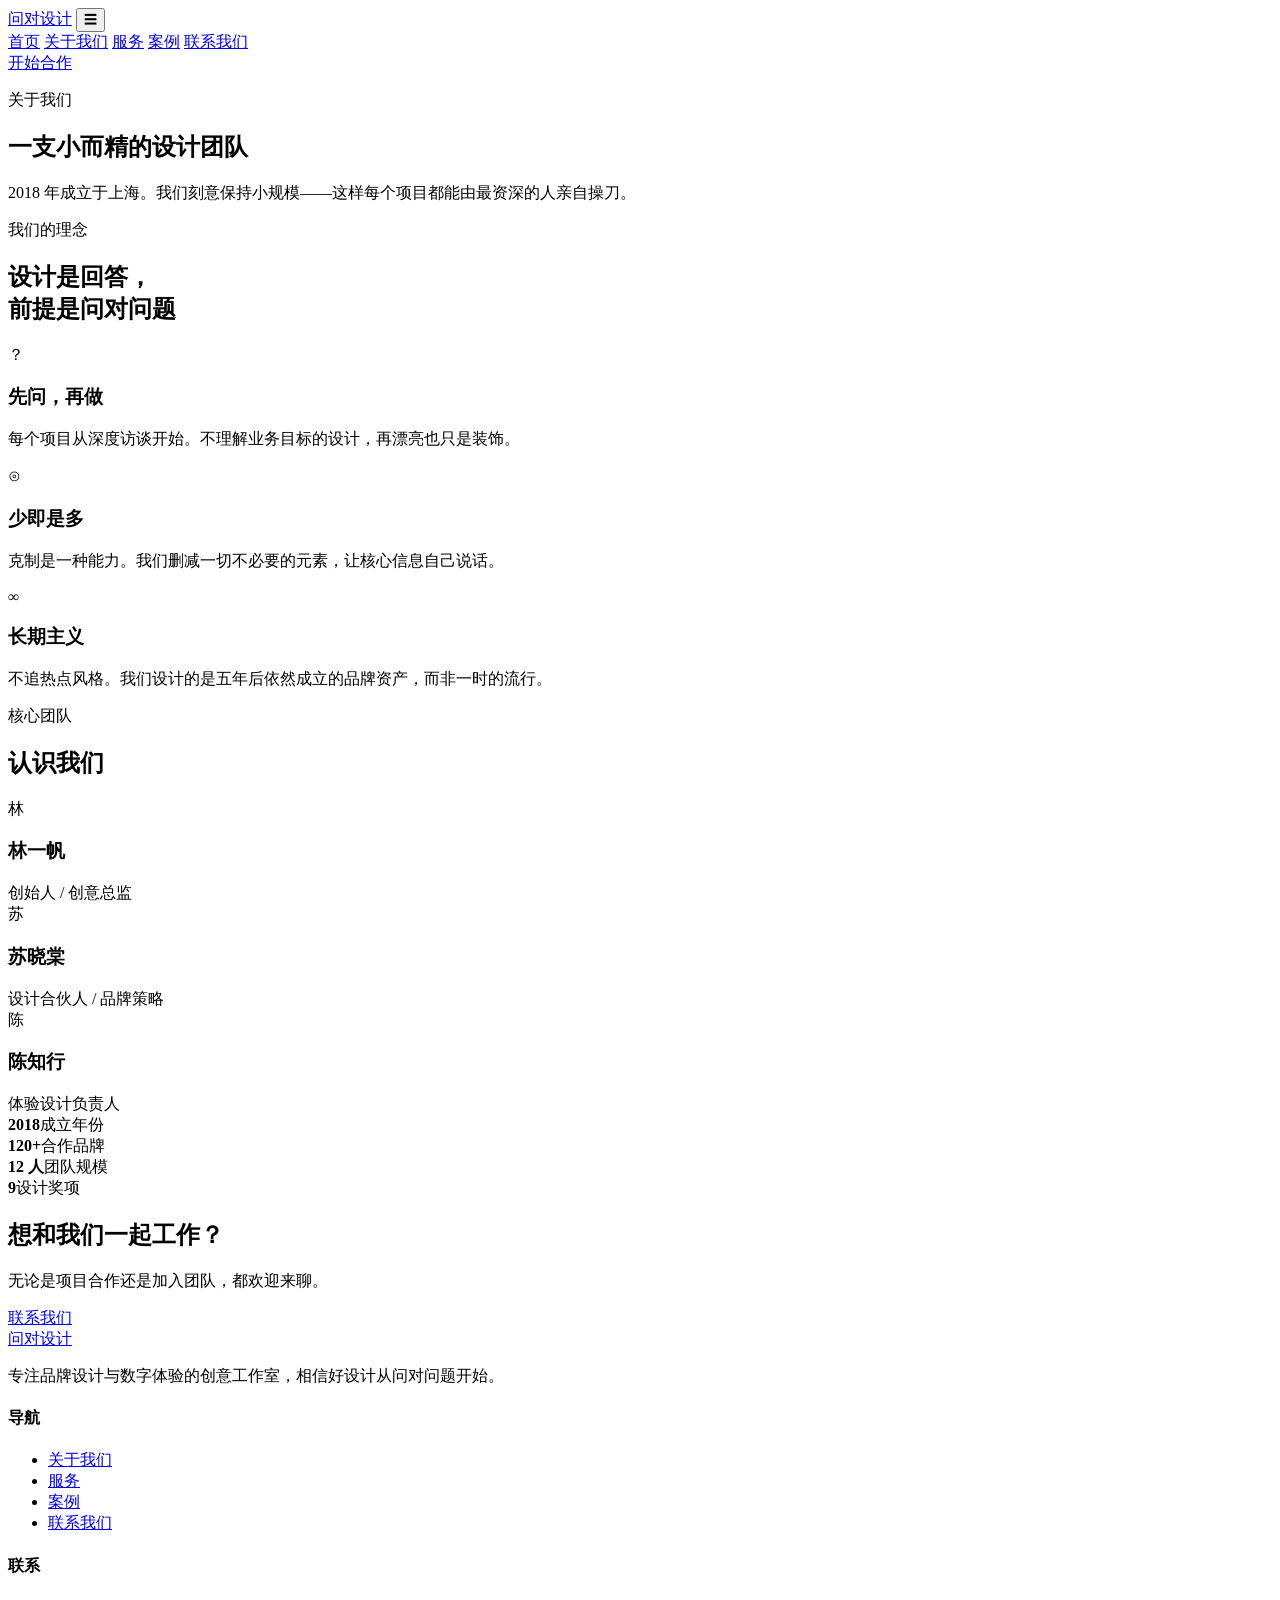
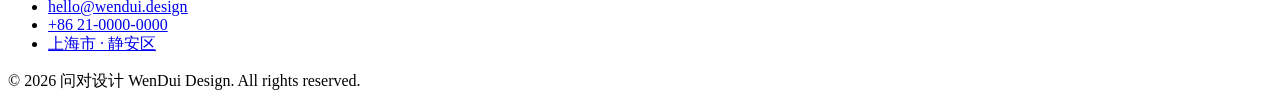
==== about.html @ 0c2ba364 "Add files via upload" ====
<!DOCTYPE html>
<html lang="zh-CN">
<head>
  <meta charset="UTF-8">
  <meta name="viewport" content="width=device-width, initial-scale=1.0">
  <title>关于我们 — 问对设计</title>
  <meta name="description" content="了解问对设计的团队、理念与故事。">
  <link rel="stylesheet" href="css/style.css">
</head>
<body>

  <header class="site-header">
    <div class="container nav">
      <a href="index.html" class="logo">问对<span>设计</span></a>
      <button class="nav-toggle" aria-label="菜单">☰</button>
      <nav class="nav-links">
        <a href="index.html">首页</a>
        <a href="about.html" class="active">关于我们</a>
        <a href="services.html">服务</a>
        <a href="work.html">案例</a>
        <a href="contact.html">联系我们</a>
      </nav>
      <a href="contact.html" class="nav-cta">开始合作</a>
    </div>
  </header>

  <section class="page-hero">
    <div class="container">
      <p class="eyebrow">关于我们</p>
      <h1 class="section-title">一支小而精的设计团队</h1>
      <p class="section-desc">2018 年成立于上海。我们刻意保持小规模——这样每个项目都能由最资深的人亲自操刀。</p>
    </div>
  </section>

  <!-- 理念 -->
  <section class="section">
    <div class="container">
      <p class="eyebrow">我们的理念</p>
      <h2 class="section-title">设计是回答，<br>前提是问对问题</h2>
      <div class="grid grid-3">
        <div class="card">
          <div class="card-icon">？</div>
          <h3>先问，再做</h3>
          <p>每个项目从深度访谈开始。不理解业务目标的设计，再漂亮也只是装饰。</p>
        </div>
        <div class="card">
          <div class="card-icon">⊙</div>
          <h3>少即是多</h3>
          <p>克制是一种能力。我们删减一切不必要的元素，让核心信息自己说话。</p>
        </div>
        <div class="card">
          <div class="card-icon">∞</div>
          <h3>长期主义</h3>
          <p>不追热点风格。我们设计的是五年后依然成立的品牌资产，而非一时的流行。</p>
        </div>
      </div>
    </div>
  </section>

  <!-- 团队 -->
  <section class="section alt">
    <div class="container center">
      <p class="eyebrow">核心团队</p>
      <h2 class="section-title">认识我们</h2>
      <div class="grid grid-3">
        <div class="member">
          <div class="avatar thumb-a">林</div>
          <h3>林一帆</h3>
          <span>创始人 / 创意总监</span>
        </div>
        <div class="member">
          <div class="avatar thumb-c">苏</div>
          <h3>苏晓棠</h3>
          <span>设计合伙人 / 品牌策略</span>
        </div>
        <div class="member">
          <div class="avatar thumb-d">陈</div>
          <h3>陈知行</h3>
          <span>体验设计负责人</span>
        </div>
      </div>
    </div>
  </section>

  <!-- 数字 -->
  <section class="section">
    <div class="container">
      <div class="hero-stats" style="border-top:none;margin-top:0;padding-top:0;">
        <div class="stat"><strong>2018</strong><span>成立年份</span></div>
        <div class="stat"><strong>120+</strong><span>合作品牌</span></div>
        <div class="stat"><strong>12 人</strong><span>团队规模</span></div>
        <div class="stat"><strong>9</strong><span>设计奖项</span></div>
      </div>
    </div>
  </section>

  <!-- CTA -->
  <section class="section alt">
    <div class="container">
      <div class="cta-banner">
        <h2>想和我们一起工作？</h2>
        <p>无论是项目合作还是加入团队，都欢迎来聊。</p>
        <a href="contact.html" class="btn btn-primary">联系我们</a>
      </div>
    </div>
  </section>

  <footer class="site-footer">
    <div class="container">
      <div class="footer-grid">
        <div>
          <a href="index.html" class="logo">问对<span>设计</span></a>
          <p>专注品牌设计与数字体验的创意工作室，相信好设计从问对问题开始。</p>
        </div>
        <div>
          <h4>导航</h4>
          <ul>
            <li><a href="about.html">关于我们</a></li>
            <li><a href="services.html">服务</a></li>
            <li><a href="work.html">案例</a></li>
            <li><a href="contact.html">联系我们</a></li>
          </ul>
        </div>
        <div>
          <h4>联系</h4>
          <ul>
            <li><a href="mailto:hello@wendui.design">hello@wendui.design</a></li>
            <li><a href="#">+86 21-0000-0000</a></li>
            <li><a href="#">上海市 · 静安区</a></li>
          </ul>
        </div>
      </div>
      <div class="copyright">© 2026 问对设计 WenDui Design. All rights reserved.</div>
    </div>
  </footer>

  <script src="js/main.js"></script>
</body>
</html>
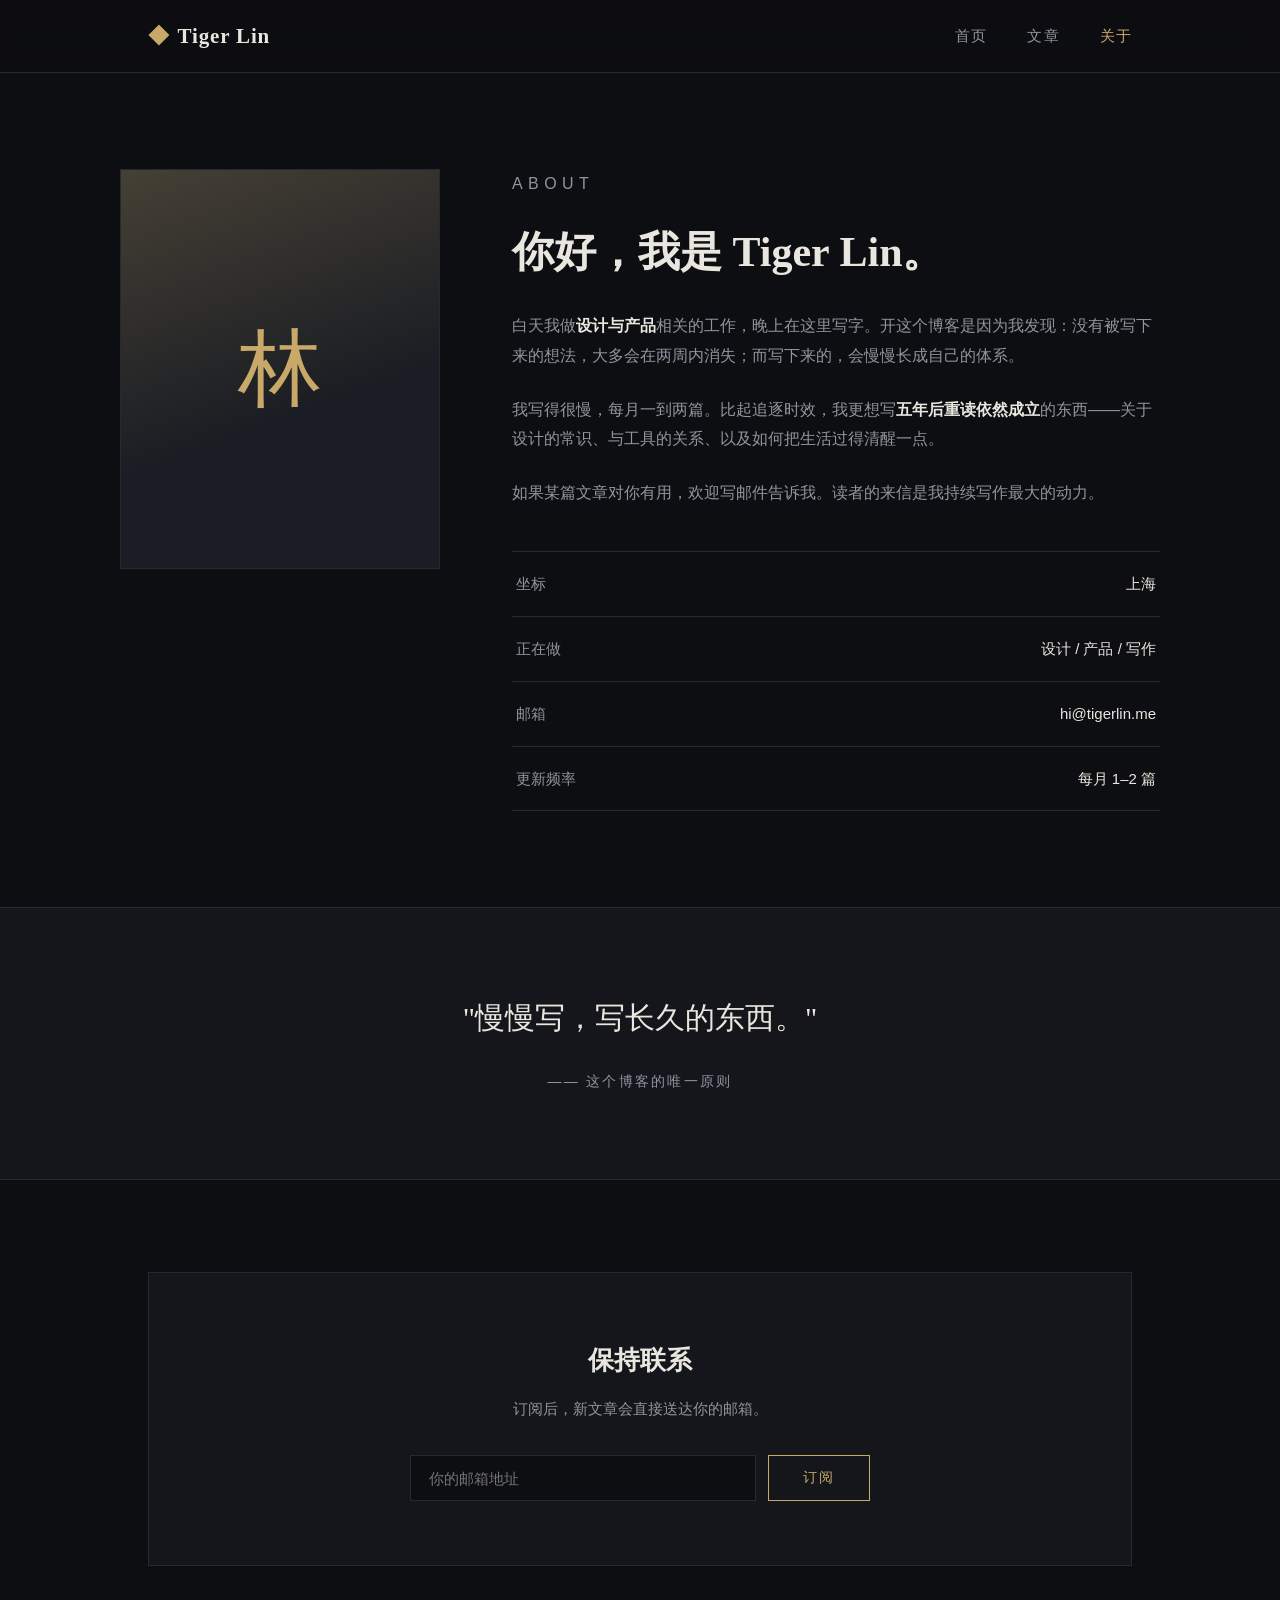
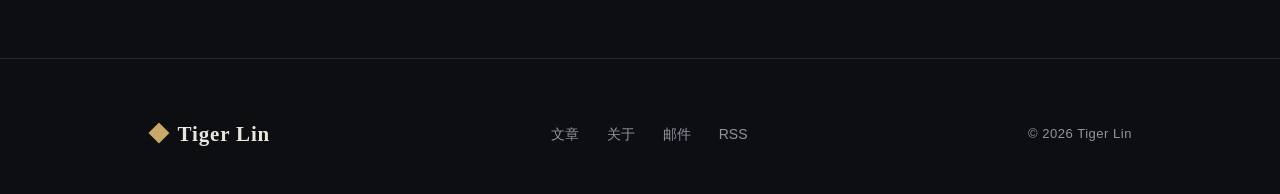
==== commit 40d2fcb8: "替换为个人博客网站" ====
--- a/about.html
+++ b/about.html
@@ -3,137 +3,76 @@
 <head>
   <meta charset="UTF-8">
   <meta name="viewport" content="width=device-width, initial-scale=1.0">
-  <title>关于我们 — 问对设计</title>
-  <meta name="description" content="了解问对设计的团队、理念与故事。">
-  <link rel="stylesheet" href="css/style.css">
+  <title>关于 — Tiger Lin</title>
+  <meta name="description" content="关于 Tiger Lin 和这个博客。">
+  <link rel="stylesheet" href="blog.css">
 </head>
 <body>
 
   <header class="site-header">
     <div class="container nav">
-      <a href="index.html" class="logo">问对<span>设计</span></a>
+      <a href="index.html" class="logo"><i>◆</i> Tiger Lin</a>
       <button class="nav-toggle" aria-label="菜单">☰</button>
       <nav class="nav-links">
         <a href="index.html">首页</a>
-        <a href="about.html" class="active">关于我们</a>
-        <a href="services.html">服务</a>
-        <a href="work.html">案例</a>
-        <a href="contact.html">联系我们</a>
+        <a href="posts.html">文章</a>
+        <a href="about.html" class="active">关于</a>
       </nav>
-      <a href="contact.html" class="nav-cta">开始合作</a>
     </div>
   </header>
 
-  <section class="page-hero">
-    <div class="container">
-      <p class="eyebrow">关于我们</p>
-      <h1 class="section-title">一支小而精的设计团队</h1>
-      <p class="section-desc">2018 年成立于上海。我们刻意保持小规模——这样每个项目都能由最资深的人亲自操刀。</p>
+  <section class="container about-grid">
+    <div class="portrait">林</div>
+    <div class="about-text">
+      <p class="kicker">About</p>
+      <h1>你好，我是 Tiger Lin。</h1>
+      <p>白天我做<strong>设计与产品</strong>相关的工作，晚上在这里写字。开这个博客是因为我发现：没有被写下来的想法，大多会在两周内消失；而写下来的，会慢慢长成自己的体系。</p>
+      <p>我写得很慢，每月一到两篇。比起追逐时效，我更想写<strong>五年后重读依然成立</strong>的东西——关于设计的常识、与工具的关系、以及如何把生活过得清醒一点。</p>
+      <p>如果某篇文章对你有用，欢迎写邮件告诉我。读者的来信是我持续写作最大的动力。</p>
+      <ul class="about-list">
+        <li><span>坐标</span>上海</li>
+        <li><span>正在做</span>设计 / 产品 / 写作</li>
+        <li><span>邮箱</span>hi@tigerlin.me</li>
+        <li><span>更新频率</span>每月 1–2 篇</li>
+      </ul>
     </div>
   </section>
 
-  <!-- 理念 -->
-  <section class="section">
+  <!-- 引语 -->
+  <section class="quote-band">
     <div class="container">
-      <p class="eyebrow">我们的理念</p>
-      <h2 class="section-title">设计是回答，<br>前提是问对问题</h2>
-      <div class="grid grid-3">
-        <div class="card">
-          <div class="card-icon">？</div>
-          <h3>先问，再做</h3>
-          <p>每个项目从深度访谈开始。不理解业务目标的设计，再漂亮也只是装饰。</p>
-        </div>
-        <div class="card">
-          <div class="card-icon">⊙</div>
-          <h3>少即是多</h3>
-          <p>克制是一种能力。我们删减一切不必要的元素，让核心信息自己说话。</p>
-        </div>
-        <div class="card">
-          <div class="card-icon">∞</div>
-          <h3>长期主义</h3>
-          <p>不追热点风格。我们设计的是五年后依然成立的品牌资产，而非一时的流行。</p>
-        </div>
-      </div>
+      <blockquote>"慢慢写，写长久的东西。"</blockquote>
+      <cite>—— 这个博客的唯一原则</cite>
     </div>
   </section>
 
-  <!-- 团队 -->
-  <section class="section alt">
-    <div class="container center">
-      <p class="eyebrow">核心团队</p>
-      <h2 class="section-title">认识我们</h2>
-      <div class="grid grid-3">
-        <div class="member">
-          <div class="avatar thumb-a">林</div>
-          <h3>林一帆</h3>
-          <span>创始人 / 创意总监</span>
-        </div>
-        <div class="member">
-          <div class="avatar thumb-c">苏</div>
-          <h3>苏晓棠</h3>
-          <span>设计合伙人 / 品牌策略</span>
-        </div>
-        <div class="member">
-          <div class="avatar thumb-d">陈</div>
-          <h3>陈知行</h3>
-          <span>体验设计负责人</span>
-        </div>
-      </div>
-    </div>
-  </section>
-
-  <!-- 数字 -->
+  <!-- 订阅 -->
   <section class="section">
     <div class="container">
-      <div class="hero-stats" style="border-top:none;margin-top:0;padding-top:0;">
-        <div class="stat"><strong>2018</strong><span>成立年份</span></div>
-        <div class="stat"><strong>120+</strong><span>合作品牌</span></div>
-        <div class="stat"><strong>12 人</strong><span>团队规模</span></div>
-        <div class="stat"><strong>9</strong><span>设计奖项</span></div>
-      </div>
-    </div>
-  </section>
-
-  <!-- CTA -->
-  <section class="section alt">
-    <div class="container">
-      <div class="cta-banner">
-        <h2>想和我们一起工作？</h2>
-        <p>无论是项目合作还是加入团队，都欢迎来聊。</p>
-        <a href="contact.html" class="btn btn-primary">联系我们</a>
+      <div class="subscribe">
+        <h2>保持联系</h2>
+        <p>订阅后，新文章会直接送达你的邮箱。</p>
+        <form class="subscribe-form" onsubmit="alert('感谢订阅！（演示表单）'); return false;">
+          <input type="email" placeholder="你的邮箱地址" required>
+          <button type="submit" class="btn">订阅</button>
+        </form>
       </div>
     </div>
   </section>
 
   <footer class="site-footer">
-    <div class="container">
-      <div class="footer-grid">
-        <div>
-          <a href="index.html" class="logo">问对<span>设计</span></a>
-          <p>专注品牌设计与数字体验的创意工作室，相信好设计从问对问题开始。</p>
-        </div>
-        <div>
-          <h4>导航</h4>
-          <ul>
-            <li><a href="about.html">关于我们</a></li>
-            <li><a href="services.html">服务</a></li>
-            <li><a href="work.html">案例</a></li>
-            <li><a href="contact.html">联系我们</a></li>
-          </ul>
-        </div>
-        <div>
-          <h4>联系</h4>
-          <ul>
-            <li><a href="mailto:hello@wendui.design">hello@wendui.design</a></li>
-            <li><a href="#">+86 21-0000-0000</a></li>
-            <li><a href="#">上海市 · 静安区</a></li>
-          </ul>
-        </div>
-      </div>
-      <div class="copyright">© 2026 问对设计 WenDui Design. All rights reserved.</div>
+    <div class="container footer-inner">
+      <a href="index.html" class="logo"><i>◆</i> Tiger Lin</a>
+      <nav class="footer-links">
+        <a href="posts.html">文章</a>
+        <a href="about.html">关于</a>
+        <a href="mailto:hi@tigerlin.me">邮件</a>
+        <a href="#">RSS</a>
+      </nav>
+      <span class="copyright">© 2026 Tiger Lin</span>
     </div>
   </footer>
 
-  <script src="js/main.js"></script>
+  <script src="blog.js"></script>
 </body>
 </html>
--- a/blog.css
+++ b/blog.css
@@ -0,0 +1,520 @@
+/* ============ Tiger Lin — 个人博客 · 深色优雅 ============ */
+:root {
+  --bg: #0d0e11;
+  --surface: #14161b;
+  --surface-2: #1a1d23;
+  --line: #262932;
+  --text: #e9e6df;
+  --muted: #9094a0;
+  --gold: #c8a96a;
+  --gold-soft: rgba(200, 169, 106, 0.12);
+  --maxw: 1040px;
+  --serif: "Noto Serif SC", "Songti SC", "SimSun", Georgia, serif;
+  --sans: "PingFang SC", "Hiragino Sans GB", "Microsoft YaHei",
+          -apple-system, "Segoe UI", sans-serif;
+}
+
+* { margin: 0; padding: 0; box-sizing: border-box; }
+html { scroll-behavior: smooth; }
+
+body {
+  font-family: var(--sans);
+  background: var(--bg);
+  color: var(--text);
+  line-height: 1.85;
+  -webkit-font-smoothing: antialiased;
+}
+
+::selection { background: var(--gold); color: #0d0e11; }
+
+img { max-width: 100%; display: block; }
+a { color: inherit; text-decoration: none; }
+ul { list-style: none; }
+
+.container { max-width: var(--maxw); margin: 0 auto; padding: 0 28px; }
+.narrow { max-width: 720px; }
+
+/* ---------- 导航 ---------- */
+.site-header {
+  position: sticky;
+  top: 0;
+  z-index: 100;
+  background: rgba(13, 14, 17, 0.85);
+  backdrop-filter: blur(14px);
+  border-bottom: 1px solid var(--line);
+}
+
+.nav {
+  display: flex;
+  align-items: center;
+  justify-content: space-between;
+  height: 72px;
+}
+
+.logo {
+  font-family: var(--serif);
+  font-size: 21px;
+  font-weight: 600;
+  letter-spacing: 0.04em;
+}
+.logo i {
+  font-style: normal;
+  color: var(--gold);
+  margin-right: 2px;
+}
+
+.nav-links { display: flex; gap: 40px; font-size: 14.5px; }
+.nav-links a {
+  color: var(--muted);
+  letter-spacing: 0.08em;
+  transition: color 0.25s;
+  padding: 4px 0;
+}
+.nav-links a:hover { color: var(--text); }
+.nav-links a.active { color: var(--gold); }
+
+.nav-toggle {
+  display: none;
+  background: none;
+  border: none;
+  font-size: 25px;
+  cursor: pointer;
+  color: var(--text);
+}
+
+/* ---------- 首页 Hero ---------- */
+.hero {
+  padding: 130px 0 110px;
+  border-bottom: 1px solid var(--line);
+  position: relative;
+  overflow: hidden;
+}
+.hero::after {
+  content: "";
+  position: absolute;
+  top: -180px;
+  right: -120px;
+  width: 480px;
+  height: 480px;
+  border-radius: 50%;
+  background: radial-gradient(circle, var(--gold-soft), transparent 65%);
+  pointer-events: none;
+}
+
+.kicker {
+  color: var(--gold);
+  font-size: 13px;
+  letter-spacing: 0.34em;
+  text-transform: uppercase;
+  margin-bottom: 26px;
+}
+
+.hero h1 {
+  font-family: var(--serif);
+  font-size: clamp(40px, 6.5vw, 72px);
+  font-weight: 600;
+  line-height: 1.28;
+  letter-spacing: 0.01em;
+  max-width: 760px;
+}
+.hero h1 em {
+  font-style: normal;
+  color: var(--gold);
+}
+
+.hero .intro {
+  margin-top: 32px;
+  font-size: 17px;
+  color: var(--muted);
+  max-width: 520px;
+}
+
+.hero-meta {
+  margin-top: 56px;
+  display: flex;
+  gap: 14px;
+  align-items: center;
+  color: var(--muted);
+  font-size: 13.5px;
+  letter-spacing: 0.06em;
+}
+.hero-meta .dot { color: var(--gold); }
+
+/* ---------- 区块标题 ---------- */
+.section { padding: 92px 0; }
+
+.section-head {
+  display: flex;
+  align-items: baseline;
+  justify-content: space-between;
+  gap: 24px;
+  margin-bottom: 52px;
+}
+.section-head h2 {
+  font-family: var(--serif);
+  font-size: clamp(26px, 3.4vw, 36px);
+  font-weight: 600;
+}
+.section-head .more {
+  color: var(--muted);
+  font-size: 14px;
+  letter-spacing: 0.1em;
+  transition: color 0.25s;
+  white-space: nowrap;
+}
+.section-head .more:hover { color: var(--gold); }
+
+/* ---------- 精选文章（大卡） ---------- */
+.featured {
+  display: grid;
+  grid-template-columns: 1.1fr 1fr;
+  border: 1px solid var(--line);
+  background: var(--surface);
+  overflow: hidden;
+  transition: border-color 0.3s;
+}
+.featured:hover { border-color: var(--gold); }
+
+.featured-visual {
+  min-height: 340px;
+  background:
+    linear-gradient(160deg, rgba(200, 169, 106, 0.22), transparent 55%),
+    var(--surface-2);
+  display: flex;
+  align-items: center;
+  justify-content: center;
+  font-family: var(--serif);
+  font-size: 88px;
+  color: var(--gold);
+}
+
+.featured-body { padding: 52px 48px; align-self: center; }
+.featured-body .tag { margin-bottom: 20px; }
+.featured-body h3 {
+  font-family: var(--serif);
+  font-size: 28px;
+  font-weight: 600;
+  line-height: 1.45;
+  margin-bottom: 16px;
+}
+.featured-body p { color: var(--muted); font-size: 15.5px; margin-bottom: 28px; }
+
+/* ---------- 标签 / 元信息 ---------- */
+.tag {
+  display: inline-block;
+  font-size: 12px;
+  letter-spacing: 0.22em;
+  text-transform: uppercase;
+  color: var(--gold);
+}
+.meta {
+  color: var(--muted);
+  font-size: 13px;
+  letter-spacing: 0.05em;
+}
+
+/* ---------- 文章列表 ---------- */
+.post-list { border-top: 1px solid var(--line); }
+
+.post-row {
+  display: grid;
+  grid-template-columns: 110px 1fr auto;
+  gap: 36px;
+  align-items: baseline;
+  padding: 36px 8px;
+  border-bottom: 1px solid var(--line);
+  transition: background 0.25s, padding-left 0.25s;
+}
+.post-row:hover { background: var(--surface); padding-left: 20px; }
+
+.post-row .date {
+  font-family: var(--serif);
+  color: var(--muted);
+  font-size: 14px;
+}
+.post-row h3 {
+  font-family: var(--serif);
+  font-size: 21px;
+  font-weight: 600;
+  line-height: 1.5;
+  margin-bottom: 6px;
+  transition: color 0.25s;
+}
+.post-row:hover h3 { color: var(--gold); }
+.post-row .excerpt { color: var(--muted); font-size: 14.5px; }
+.post-row .tag { white-space: nowrap; }
+
+/* ---------- 三栏卡片（随笔精选） ---------- */
+.note-grid {
+  display: grid;
+  grid-template-columns: repeat(3, 1fr);
+  gap: 1px;
+  background: var(--line);
+  border: 1px solid var(--line);
+}
+.note {
+  background: var(--bg);
+  padding: 40px 34px;
+  transition: background 0.3s;
+}
+.note:hover { background: var(--surface); }
+.note .num {
+  font-family: var(--serif);
+  font-size: 15px;
+  color: var(--gold);
+  margin-bottom: 22px;
+  display: block;
+}
+.note h3 {
+  font-family: var(--serif);
+  font-size: 19px;
+  font-weight: 600;
+  margin-bottom: 12px;
+  line-height: 1.55;
+}
+.note p { color: var(--muted); font-size: 14.5px; }
+
+/* ---------- 引语横幅 ---------- */
+.quote-band {
+  border-top: 1px solid var(--line);
+  border-bottom: 1px solid var(--line);
+  background: var(--surface);
+  padding: 84px 0;
+  text-align: center;
+}
+.quote-band blockquote {
+  font-family: var(--serif);
+  font-size: clamp(22px, 3vw, 30px);
+  line-height: 1.7;
+  max-width: 700px;
+  margin: 0 auto;
+}
+.quote-band cite {
+  display: block;
+  margin-top: 26px;
+  font-style: normal;
+  color: var(--muted);
+  font-size: 14px;
+  letter-spacing: 0.16em;
+}
+
+/* ---------- 文章详情页 ---------- */
+.article-hero {
+  padding: 110px 0 64px;
+  border-bottom: 1px solid var(--line);
+  text-align: center;
+}
+.article-hero .tag { margin-bottom: 24px; }
+.article-hero h1 {
+  font-family: var(--serif);
+  font-size: clamp(30px, 4.6vw, 48px);
+  font-weight: 600;
+  line-height: 1.42;
+  max-width: 780px;
+  margin: 0 auto 28px;
+}
+.article-hero .meta span + span::before {
+  content: "·";
+  margin: 0 12px;
+  color: var(--gold);
+}
+
+.article-body { padding: 72px 0 40px; }
+.article-body p {
+  font-size: 17px;
+  margin-bottom: 30px;
+  color: #d6d3cb;
+}
+.article-body p:first-of-type::first-letter {
+  font-family: var(--serif);
+  font-size: 54px;
+  float: left;
+  line-height: 1;
+  padding: 6px 12px 0 0;
+  color: var(--gold);
+}
+.article-body h2 {
+  font-family: var(--serif);
+  font-size: 26px;
+  font-weight: 600;
+  margin: 56px 0 22px;
+}
+.article-body blockquote {
+  border-left: 2px solid var(--gold);
+  padding: 6px 0 6px 28px;
+  margin: 40px 0;
+  font-family: var(--serif);
+  font-size: 19px;
+  color: var(--text);
+}
+
+.article-footer {
+  border-top: 1px solid var(--line);
+  padding: 36px 0 90px;
+  display: flex;
+  justify-content: space-between;
+  align-items: center;
+  gap: 20px;
+  flex-wrap: wrap;
+}
+.article-footer .back {
+  color: var(--muted);
+  font-size: 14px;
+  letter-spacing: 0.08em;
+  transition: color 0.25s;
+}
+.article-footer .back:hover { color: var(--gold); }
+
+/* ---------- 关于页 ---------- */
+.about-grid {
+  display: grid;
+  grid-template-columns: 320px 1fr;
+  gap: 72px;
+  align-items: start;
+  padding: 96px 0;
+}
+.portrait {
+  aspect-ratio: 4 / 5;
+  background:
+    linear-gradient(160deg, rgba(200, 169, 106, 0.25), transparent 60%),
+    var(--surface-2);
+  border: 1px solid var(--line);
+  display: flex;
+  align-items: center;
+  justify-content: center;
+  font-family: var(--serif);
+  font-size: 84px;
+  color: var(--gold);
+  position: sticky;
+  top: 110px;
+}
+.about-text h1 {
+  font-family: var(--serif);
+  font-size: clamp(30px, 4vw, 42px);
+  font-weight: 600;
+  margin-bottom: 30px;
+  line-height: 1.4;
+}
+.about-text p { color: var(--muted); font-size: 16px; margin-bottom: 24px; }
+.about-text strong { color: var(--text); font-weight: 600; }
+
+.about-list { margin-top: 44px; border-top: 1px solid var(--line); }
+.about-list li {
+  display: flex;
+  justify-content: space-between;
+  gap: 24px;
+  padding: 18px 4px;
+  border-bottom: 1px solid var(--line);
+  font-size: 15px;
+}
+.about-list span { color: var(--muted); }
+
+/* ---------- 订阅条 ---------- */
+.subscribe {
+  border: 1px solid var(--line);
+  background: var(--surface);
+  padding: 64px 48px;
+  text-align: center;
+}
+.subscribe h2 {
+  font-family: var(--serif);
+  font-size: 26px;
+  font-weight: 600;
+  margin-bottom: 10px;
+}
+.subscribe p { color: var(--muted); font-size: 15px; margin-bottom: 32px; }
+.subscribe-form {
+  display: flex;
+  gap: 12px;
+  max-width: 460px;
+  margin: 0 auto;
+}
+.subscribe-form input {
+  flex: 1;
+  background: var(--bg);
+  border: 1px solid var(--line);
+  color: var(--text);
+  padding: 13px 18px;
+  font-family: inherit;
+  font-size: 15px;
+}
+.subscribe-form input:focus { outline: none; border-color: var(--gold); }
+
+/* ---------- 按钮 ---------- */
+.btn {
+  display: inline-block;
+  padding: 13px 34px;
+  font-size: 14px;
+  letter-spacing: 0.14em;
+  border: 1px solid var(--gold);
+  color: var(--gold);
+  background: transparent;
+  cursor: pointer;
+  font-family: inherit;
+  transition: all 0.25s;
+}
+.btn:hover { background: var(--gold); color: #0d0e11; }
+
+/* ---------- 页脚 ---------- */
+.site-footer {
+  border-top: 1px solid var(--line);
+  padding: 56px 0 40px;
+}
+.footer-inner {
+  display: flex;
+  justify-content: space-between;
+  align-items: center;
+  gap: 24px;
+  flex-wrap: wrap;
+}
+.footer-links { display: flex; gap: 28px; font-size: 14px; }
+.footer-links a { color: var(--muted); transition: color 0.25s; }
+.footer-links a:hover { color: var(--gold); }
+.copyright { color: var(--muted); font-size: 13px; letter-spacing: 0.04em; }
+
+/* ---------- 页面顶部（列表页） ---------- */
+.page-hero {
+  padding: 100px 0 70px;
+  border-bottom: 1px solid var(--line);
+}
+.page-hero h1 {
+  font-family: var(--serif);
+  font-size: clamp(32px, 5vw, 52px);
+  font-weight: 600;
+}
+.page-hero p { margin-top: 18px; color: var(--muted); max-width: 540px; }
+
+/* ---------- 响应式 ---------- */
+@media (max-width: 880px) {
+  .featured { grid-template-columns: 1fr; }
+  .featured-visual { min-height: 220px; }
+  .note-grid { grid-template-columns: 1fr; }
+  .about-grid { grid-template-columns: 1fr; gap: 44px; }
+  .portrait { position: static; max-width: 300px; }
+}
+
+@media (max-width: 640px) {
+  .section { padding: 64px 0; }
+  .hero { padding: 88px 0 72px; }
+  .post-row { grid-template-columns: 1fr; gap: 8px; }
+  .post-row .tag { display: none; }
+  .featured-body { padding: 36px 28px; }
+  .subscribe { padding: 48px 24px; }
+  .subscribe-form { flex-direction: column; }
+
+  .nav-toggle { display: block; }
+  .nav-links {
+    display: none;
+    position: absolute;
+    top: 72px;
+    left: 0;
+    right: 0;
+    background: var(--bg);
+    flex-direction: column;
+    gap: 0;
+    padding: 10px 28px 22px;
+    border-bottom: 1px solid var(--line);
+  }
+  .nav-links.open { display: flex; }
+  .nav-links a { padding: 13px 0; }
+}
